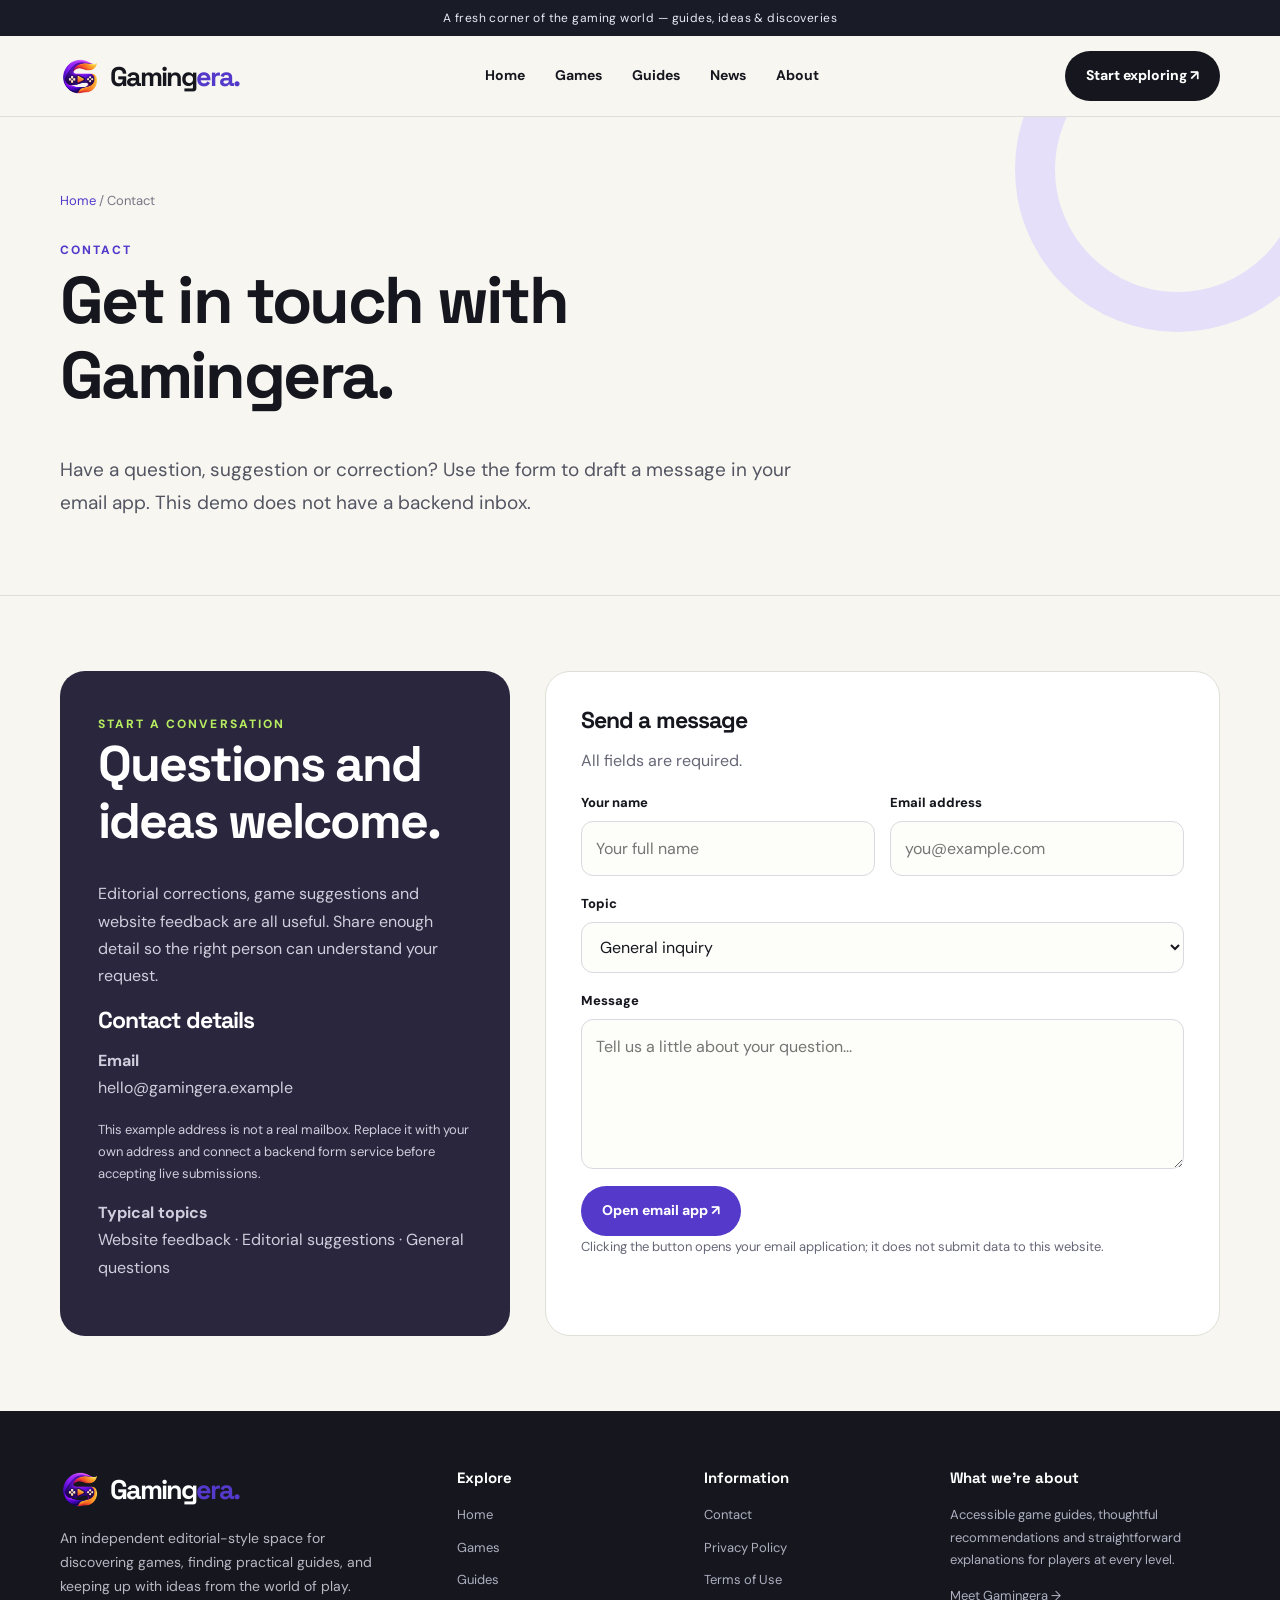
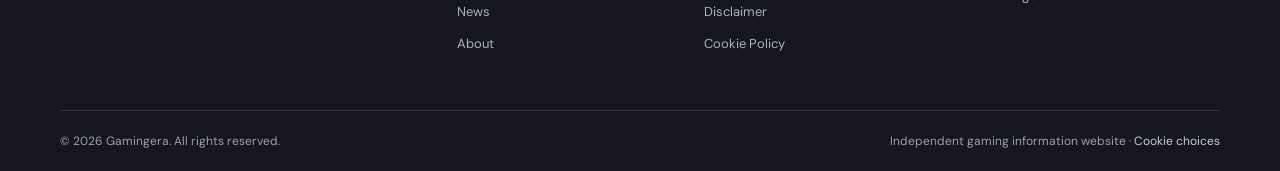
==== contact.html @ 46a644b2 "Add files via upload" ====
<!doctype html>
<html lang="en">

<head>
    <meta charset="utf-8">
    <meta name="viewport" content="width=device-width,initial-scale=1">
    <meta name="theme-color" content="#f7f6f1">
    <meta name="description" content="Contact Gamingera for website feedback and editorial questions.">
    <title>Contact | Gamingera</title>
    <link rel="icon" href="assets/images/logo.png" type="image/svg+xml">
    <link rel="stylesheet" href="assets/css/style.css">
</head>

<body>
    <div class="topline">A fresh corner of the gaming world — guides, ideas & discoveries</div>
    <header class="site-header">
        <div class="container head-inner"><a class="brand" href="index.html" aria-label="Gamingera home"><img
                    src="assets/images/logo.png" alt="" width="40" height="40"><span>Gaming<span>era.</span></span></a>
            <nav id="site-nav" class="main-nav" aria-label="Main navigation"><a href="index.html">Home</a><a
                    href="games.html">Games</a><a href="guides.html">Guides</a><a href="news.html">News</a><a
                    href="about.html">About</a></nav><a class="nav-cta" href="guides.html">Start exploring ↗</a><button
                class="menu-toggle" type="button" aria-controls="site-nav" aria-expanded="false"
                aria-label="Toggle navigation">☰</button>
        </div>
    </header>
    <main id="main">
        <section class="page-hero">
            <div class="container">
                <div class="breadcrumbs"><a href="index.html">Home</a> / Contact</div><span
                    class="eyebrow">Contact</span>
                <h1>Get in touch with Gamingera.</h1>
                <p class="lead">Have a question, suggestion or correction? Use the form to draft a message in your email
                    app. This demo does not have a backend inbox.</p>
            </div>
        </section>
        <section class="section">
            <div class="container contact-grid">
                <aside class="contact-card"><span class="eyebrow" style="color:#b7eb60">Start a conversation</span>
                    <h2>Questions and ideas welcome.</h2>
                    <p>Editorial corrections, game suggestions and website feedback are all useful. Share enough detail
                        so the right person can understand your request.</p>
                    <h3>Contact details</h3>
                    <p><strong>Email</strong><br>hello@gamingera.example</p>
                    <p class="small">This example address is not a real mailbox. Replace it with your own address and
                        connect a backend form service before accepting live submissions.</p>
                    <p><strong>Typical topics</strong><br>Website feedback · Editorial suggestions · General questions
                    </p>
                </aside>
                <form class="contact-form" data-contact-form>
                    <h3>Send a message</h3>
                    <p class="muted">All fields are required.</p>
                    <div class="form-row">
                        <div class="field"><label for="name">Your name</label><input id="name" name="name"
                                maxlength="80" required placeholder="Your full name"></div>
                        <div class="field"><label for="email">Email address</label><input id="email" name="email"
                                type="email" maxlength="150" required placeholder="you@example.com"></div>
                    </div>
                    <div class="field"><label for="subject">Topic</label><select id="subject" name="subject" required>
                            <option value="General inquiry">General inquiry</option>
                            <option value="Editorial suggestion">Editorial suggestion</option>
                            <option value="Website feedback">Website feedback</option>
                            <option value="Privacy question">Privacy question</option>
                        </select></div>
                    <div class="field"><label for="message">Message</label><textarea id="message" name="message"
                            maxlength="3000" required placeholder="Tell us a little about your question..."></textarea>
                    </div><button class="btn btn-primary" type="submit">Open email app ↗</button>
                    <p class="form-message" data-form-message>Clicking the button opens your email application; it does
                        not submit data to this website.</p>
                </form>
            </div>
        </section>
    </main>
    <footer>
        <div class="container">
            <div class="footer-grid">
                <div class="footer-brand"><a class="brand" href="index.html" aria-label="Gamingera home"><img
                            src="assets/images/logo.png" alt="" width="40"
                            height="40"><span>Gaming<span>era.</span></span></a>
                    <p>An independent editorial-style space for discovering games, finding practical guides, and keeping
                        up with ideas from the world of play.</p>
                   
                </div>
                <div class="footer-col">
                    <h4>Explore</h4><a href="index.html">Home</a><a href="games.html">Games</a><a
                        href="guides.html">Guides</a><a href="news.html">News</a><a href="about.html">About</a>
                </div>
                <div class="footer-col">
                    <h4>Information</h4><a href="contact.html">Contact</a><a href="privacy.html">Privacy Policy</a><a
                        href="terms.html">Terms of Use</a><a href="disclaimer.html">Disclaimer</a><a
                        href="cookies.html">Cookie Policy</a>
                </div>
                <div class="footer-col">
                    <h4>What we're about</h4>
                    <p class="small" style="color:#adb0c0">Accessible game guides, thoughtful recommendations and
                        straightforward explanations for players at every level.</p><a href="about.html">Meet Gamingera
                        →</a>
                </div>
            </div>
            <div class="footer-bottom"><span>© 2026 Gamingera. All rights reserved.</span><span>Independent gaming
                    information website · <a href="cookies.html">Cookie choices</a></span></div>
        </div>
    </footer>
    <script src="assets/js/main.js" defer></script>
</body>

</html>
---- assets/css/style.css ----
@import url('https://fonts.googleapis.com/css2?family=DM+Sans:wght@400;500;600;700&family=Space+Grotesk:wght@400;500;600;700&display=swap');
:root{--ink:#16171e;--cream:#f7f6f1;--purple:#5439ca;--orange:#ff754f;--green:#b7eb60;--muted:#666776;--line:#dedfd8;--white:#fff;--dark:#191b26;--radius:22px}*{box-sizing:border-box}html{scroll-behavior:smooth}body{margin:0;color:var(--ink);font:16px/1.7 'DM Sans',Arial,sans-serif;background:var(--cream)}a{text-decoration:none;color:inherit}a:hover{color:var(--purple)}img{max-width:100%;display:block}button,input,textarea,select{font:inherit}button{cursor:pointer}button:focus-visible,a:focus-visible,input:focus-visible,textarea:focus-visible{outline:3px solid var(--orange);outline-offset:3px}.container{width:min(1160px,calc(100% - 42px));margin:auto}.eyebrow{text-transform:uppercase;font-size:12px;font-weight:800;letter-spacing:.17em;color:var(--purple)}h1,h2,h3,h4{font-family:'Space Grotesk',Arial,sans-serif;letter-spacing:-.04em;line-height:1.14;margin:0 0 .6em}h1{font-size:clamp(45px,6vw,78px)}h2{font-size:clamp(30px,4vw,50px)}h3{font-size:23px}p{margin:0 0 1.1em}.muted{color:var(--muted)}.small{font-size:13px}.topline{background:#191b26;color:#e8ebf5;text-align:center;font-size:12px;padding:8px 12px;letter-spacing:.035em}.site-header{position:sticky;top:0;z-index:50;background:rgba(247,246,241,.94);border-bottom:1px solid var(--line);backdrop-filter:blur(16px)}.head-inner{display:flex;align-items:center;justify-content:space-between;min-height:80px;gap:18px}.brand{display:flex;align-items:center;gap:10px;font:bold 27px 'Space Grotesk',sans-serif;letter-spacing:-.075em}.brand svg{width:40px;height:40px}.brand span span{color:var(--purple)}.main-nav{display:flex;align-items:center;gap:30px}.main-nav a{font-size:14px;font-weight:700}.main-nav a[aria-current=page]{color:var(--purple)}.nav-cta,.btn{display:inline-flex;gap:9px;align-items:center;justify-content:center;border:0;border-radius:100px;padding:13px 21px;font-size:14px;font-weight:800;transition:transform .2s,background .2s}.nav-cta{background:var(--ink);color:#fff!important}.btn:hover,.nav-cta:hover{transform:translateY(-2px)}.btn-primary{background:var(--purple);color:#fff!important}.btn-outline{border:1px solid currentColor;color:inherit}.btn-orange{background:var(--orange);color:#16171e!important}.menu-toggle{display:none;background:transparent;border:1px solid var(--line);width:43px;height:43px;border-radius:12px;font-size:23px}.hero{padding:70px 0 90px;overflow:hidden}.hero-grid{display:grid;grid-template-columns:1.05fr .95fr;gap:55px;align-items:center}.hero h1 em{font-style:normal;color:var(--purple)}.lead{font-size:19px;color:#535562;max-width:620px;line-height:1.75}.btn-row{display:flex;gap:12px;flex-wrap:wrap;margin-top:28px}.mini-stats{display:flex;flex-wrap:wrap;gap:27px;margin-top:44px}.mini-stats strong{font-family:'Space Grotesk';display:block;font-size:23px}.mini-stats span{font-size:12px;color:var(--muted)}.hero-visual{position:relative;min-height:465px;background:#252336;border-radius:40px;padding:24px;overflow:hidden;box-shadow:20px 24px 0 #e8e5d9}.hero-visual:before{content:'';position:absolute;inset:-110px -100px auto auto;width:400px;height:400px;background:#795ff6;border-radius:50%;filter:blur(8px)}.hero-visual:after{content:'';position:absolute;left:-120px;bottom:-180px;width:390px;height:390px;border-radius:50%;background:#ff754f}.hero-visual .console{position:relative;z-index:2;display:block;width:95%;margin:45px auto 10px;transform:rotate(-12deg);filter:drop-shadow(0 35px 25px #08071088)}.visual-label{position:absolute;z-index:3;background:#fff;border-radius:18px;padding:15px 20px;box-shadow:0 10px 40px #0003;font-weight:800}.visual-label.one{left:19px;top:25px}.visual-label.two{right:17px;bottom:30px}.visual-label small{display:block;font-weight:500;color:var(--muted)}.section{padding:75px 0}.section-soft{background:#eeede6}.section-dark{background:var(--dark);color:#fff}.section-title{display:flex;justify-content:space-between;align-items:end;gap:24px;margin-bottom:31px}.section-title p{max-width:460px;color:var(--muted);margin:0}.section-dark .section-title p{color:#bec0cb}.grid3{display:grid;grid-template-columns:repeat(3,minmax(0,1fr));gap:20px}.grid2{display:grid;grid-template-columns:repeat(2,minmax(0,1fr));gap:22px}.feature-card,.article-card,.game-card,.plain-card{background:#fff;border:1px solid #e5e4dc;border-radius:var(--radius);overflow:hidden;transition:transform .2s,box-shadow .2s}.feature-card:hover,.article-card:hover,.game-card:hover{transform:translateY(-4px);box-shadow:0 16px 35px #1f1c3a12}.feature-body,.article-body,.game-body{padding:24px}.feature-icon{height:61px;width:61px;display:grid;place-items:center;border-radius:20px;background:#e9e4ff;font-size:30px;margin-bottom:23px}.feature-card{padding:26px}.feature-card h3{font-size:22px}.feature-card p,.game-card p,.article-card p{color:#686976}.feature-card p:last-child,.article-card p:last-child{margin:0}.card-art{height:200px;overflow:hidden;position:relative;background:#30295d}.card-art img{width:100%;height:100%;object-fit:cover}.card-art.art-small{height:185px}.tag{display:inline-block;background:#ebe7ff;color:#5940ad;font-size:11px;font-weight:800;border-radius:30px;padding:5px 10px;letter-spacing:.05em;text-transform:uppercase}.tag.orange{background:#ffebdf;color:#a83f1c}.tag.green{background:#ebf8cf;color:#426924}.card-meta{display:flex;align-items:center;gap:11px;color:#858593;font-size:12px;margin-bottom:13px}.card-meta .dot{width:4px;height:4px;border-radius:100%;background:#b1afbb}.article-body h3{margin-top:14px}.text-link{display:inline-flex;gap:8px;color:var(--purple);font-weight:800;font-size:14px;align-items:center}.editorial{display:grid;grid-template-columns:1fr 1fr;gap:44px;align-items:center}.editorial-art{border-radius:30px;overflow:hidden;background:#e7e0fa;min-height:360px}.editorial-art img{width:100%;height:100%;object-fit:cover}.checkline{display:flex;gap:12px;align-items:start;margin:17px 0;color:#414453}.checkline b{background:#d8f1b0;border-radius:50%;width:27px;height:27px;display:grid;place-items:center;flex-shrink:0}.newsletter{padding:55px 0}.newsletter-panel{background:var(--purple);color:#fff;border-radius:34px;padding:45px 52px;display:grid;grid-template-columns:1fr auto;gap:25px;align-items:center}.newsletter-panel h2{margin-bottom:10px}.newsletter-panel p{color:#e0daff;margin:0;max-width:520px}.newsletter-panel .btn{background:var(--green);color:#1d1d25}.page-hero{padding:73px 0 55px;border-bottom:1px solid var(--line);position:relative;overflow:hidden}.page-hero:after{content:'';height:245px;width:245px;border:40px solid #e5dff9;border-radius:50%;position:absolute;right:-60px;top:-110px;z-index:-1}.page-hero h1{font-size:clamp(42px,5.7vw,66px);max-width:820px}.page-hero .lead{max-width:770px}.breadcrumbs{font-size:13px;color:#777685;margin-bottom:23px}.breadcrumbs a{color:var(--purple)}.filter-row{display:flex;gap:9px;flex-wrap:wrap;margin-bottom:28px}.filter-btn{padding:9px 16px;background:#fff;border:1px solid var(--line);border-radius:30px;color:#4a4b57;font-size:13px;font-weight:700}.filter-btn.active{background:var(--ink);color:#fff;border-color:var(--ink)}.game-card .game-body h3{margin-top:14px}.game-card .details{padding-top:16px;border-top:1px solid #ececf0;margin-top:17px;display:flex;justify-content:space-between;color:#777685;font-size:12px}.note-box{background:#e9e6f7;border-left:4px solid var(--purple);padding:24px 27px;border-radius:0 18px 18px 0;margin:35px 0}.guide-list{display:grid;grid-template-columns:repeat(2,minmax(0,1fr));gap:19px}.guide-card{padding:29px;background:#fff;border:1px solid var(--line);border-radius:22px}.guide-number{font:700 36px 'Space Grotesk';color:#a797f0;margin-bottom:15px}.guide-card p{color:var(--muted)}.split-feature{display:grid;grid-template-columns:1.2fr .8fr;gap:25px}.highlight-box{border-radius:25px;background:#222335;color:#fff;padding:40px}.highlight-box h2{font-size:36px}.highlight-box p{color:#c3c4cf}.highlight-box.lime{background:#d7f5a2;color:#20251b}.highlight-box.lime p{color:#49523c}.news-row{padding:23px 0;border-bottom:1px solid var(--line);display:grid;grid-template-columns:130px 1fr auto;gap:22px;align-items:center}.news-row img{width:130px;height:95px;border-radius:15px;object-fit:cover}.news-row h3{font-size:22px;margin:7px 0}.news-row p{margin:0;font-size:13px;color:var(--muted)}.about-band{background:#29263e;color:#fff;border-radius:30px;padding:45px;margin-top:25px}.about-band p{color:#d2d0df}.team-grid{display:grid;grid-template-columns:repeat(3,1fr);gap:20px}.team-box{background:#fff;border-radius:23px;padding:28px;border:1px solid var(--line)}.team-box .emoji{font-size:36px;margin-bottom:18px}.faq-item{background:#fff;border:1px solid var(--line);border-radius:15px;margin:10px 0;overflow:hidden}.faq-item summary{cursor:pointer;font-weight:800;padding:19px 22px;list-style:none;display:flex;justify-content:space-between}.faq-item summary:after{content:'+';font-size:23px}.faq-item[open] summary:after{content:'−'}.faq-item p{padding:0 22px 20px;margin:0;color:var(--muted)}.doc-wrap{display:grid;grid-template-columns:240px 1fr;gap:55px;align-items:start}.doc-nav{position:sticky;top:110px;padding:20px;background:#ebeae3;border-radius:18px}.doc-nav a{display:block;font-size:14px;padding:8px 0}.doc-body{background:#fff;border:1px solid var(--line);border-radius:24px;padding:42px 48px}.doc-body h2{font-size:28px;margin:34px 0 15px}.doc-body h2:first-child{margin-top:0}.doc-body p,.doc-body li{color:#545663}.doc-body ul{padding-left:21px}.contact-grid{display:grid;grid-template-columns:.8fr 1.2fr;gap:35px}.contact-card{background:#29263e;color:#fff;padding:38px;border-radius:25px}.contact-card p{color:#d0cedc}.contact-form{background:#fff;border:1px solid var(--line);border-radius:25px;padding:35px}.form-row{display:grid;grid-template-columns:1fr 1fr;gap:15px}.field{display:flex;flex-direction:column;gap:7px;margin-bottom:17px}.field label{font-size:13px;font-weight:800}.field input,.field textarea,.field select{width:100%;border:1px solid #d9d9e1;border-radius:12px;padding:13px 14px;background:#fdfdfa;color:var(--ink)}.field textarea{min-height:150px;resize:vertical}.form-message{font-size:13px;color:var(--muted)}footer{background:#16171e;color:#fff;padding:58px 0 20px}.footer-grid{display:grid;grid-template-columns:1.7fr 1fr 1fr 1.25fr;gap:30px}.footer-brand .brand{margin-bottom:18px}.footer-brand p{color:#b6b8c4;max-width:320px;font-size:14px}.footer-col h4{font-size:15px;letter-spacing:0;margin-bottom:18px}.footer-col a{display:block;font-size:13px;color:#adb0c0;margin:0 0 10px}.footer-col a:hover{color:var(--green)}.footer-bottom{border-top:1px solid #343644;margin-top:45px;padding-top:20px;display:flex;justify-content:space-between;gap:20px;color:#9d9fac;font-size:12px}.footer-bottom a{color:#c9cbdb}.pill-notice{display:inline-flex;gap:9px;align-items:center;font-size:12px;border:1px solid #d9d6ec;padding:8px 13px;border-radius:30px;margin-bottom:22px}.sr-only{position:absolute;width:1px;height:1px;padding:0;margin:-1px;overflow:hidden;clip:rect(0,0,0,0);white-space:nowrap;border:0}[hidden]{display:none!important}@media(max-width:900px){.hero-grid,.editorial,.split-feature,.contact-grid{grid-template-columns:1fr}.hero-visual{min-height:365px;max-width:640px}.hero-visual .console{width:68%;margin:25px auto}.grid3{grid-template-columns:repeat(2,1fr)}.footer-grid{grid-template-columns:1.5fr 1fr 1fr}.doc-wrap{grid-template-columns:1fr}.doc-nav{position:static}.doc-nav a{display:inline-block;padding-right:20px}.newsletter-panel{grid-template-columns:1fr}}@media(max-width:700px){.head-inner{min-height:68px}.brand{font-size:23px}.brand svg{width:34px;height:34px}.menu-toggle{display:block}.nav-cta{display:none}.main-nav{display:none;position:absolute;top:68px;left:0;right:0;background:var(--cream);padding:18px 22px 26px;box-shadow:0 15px 30px #0002;flex-direction:column;align-items:stretch;gap:13px}.main-nav.open{display:flex}.hero{padding:48px 0 65px}.hero-grid{gap:33px}.hero-visual{min-height:320px;border-radius:23px;box-shadow:10px 13px 0 #e8e5d9}.hero-visual .console{width:90%;margin:40px auto}.visual-label{font-size:12px;padding:10px}.section{padding:55px 0}.grid3,.grid2,.guide-list,.team-grid{grid-template-columns:1fr}.section-title{display:block}.section-title p{margin-top:10px}.footer-grid{grid-template-columns:1fr 1fr;gap:30px}.footer-brand{grid-column:span 2}.footer-bottom{flex-direction:column}.newsletter-panel{padding:30px}.page-hero{padding:52px 0 38px}.news-row{grid-template-columns:90px 1fr;gap:13px}.news-row img{width:90px;height:85px}.news-row>a:last-child{display:none}.doc-body{padding:25px}.form-row{grid-template-columns:1fr}.contact-form,.contact-card{padding:25px}.about-band{padding:27px}.mini-stats{gap:18px}}
@media(prefers-reduced-motion:reduce){html{scroll-behavior:auto}*,*:before,*:after{transition:none!important}}
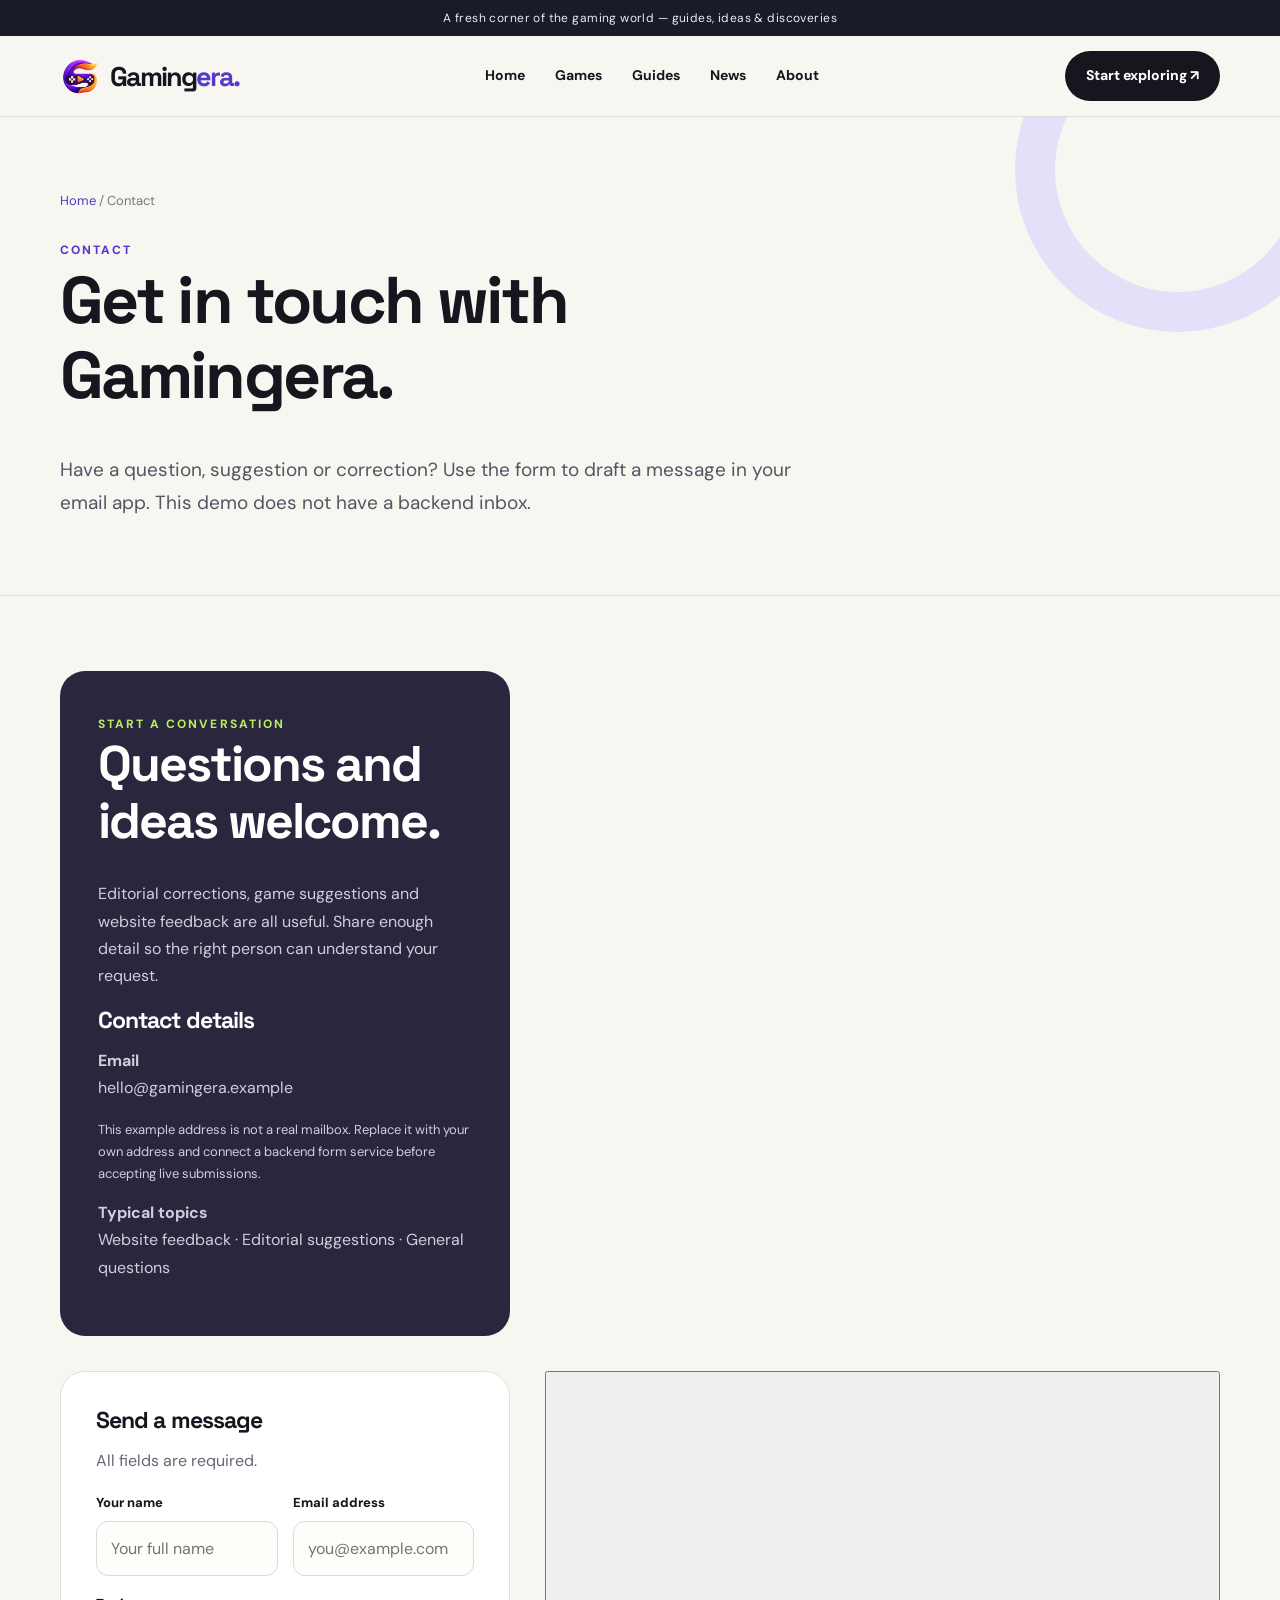
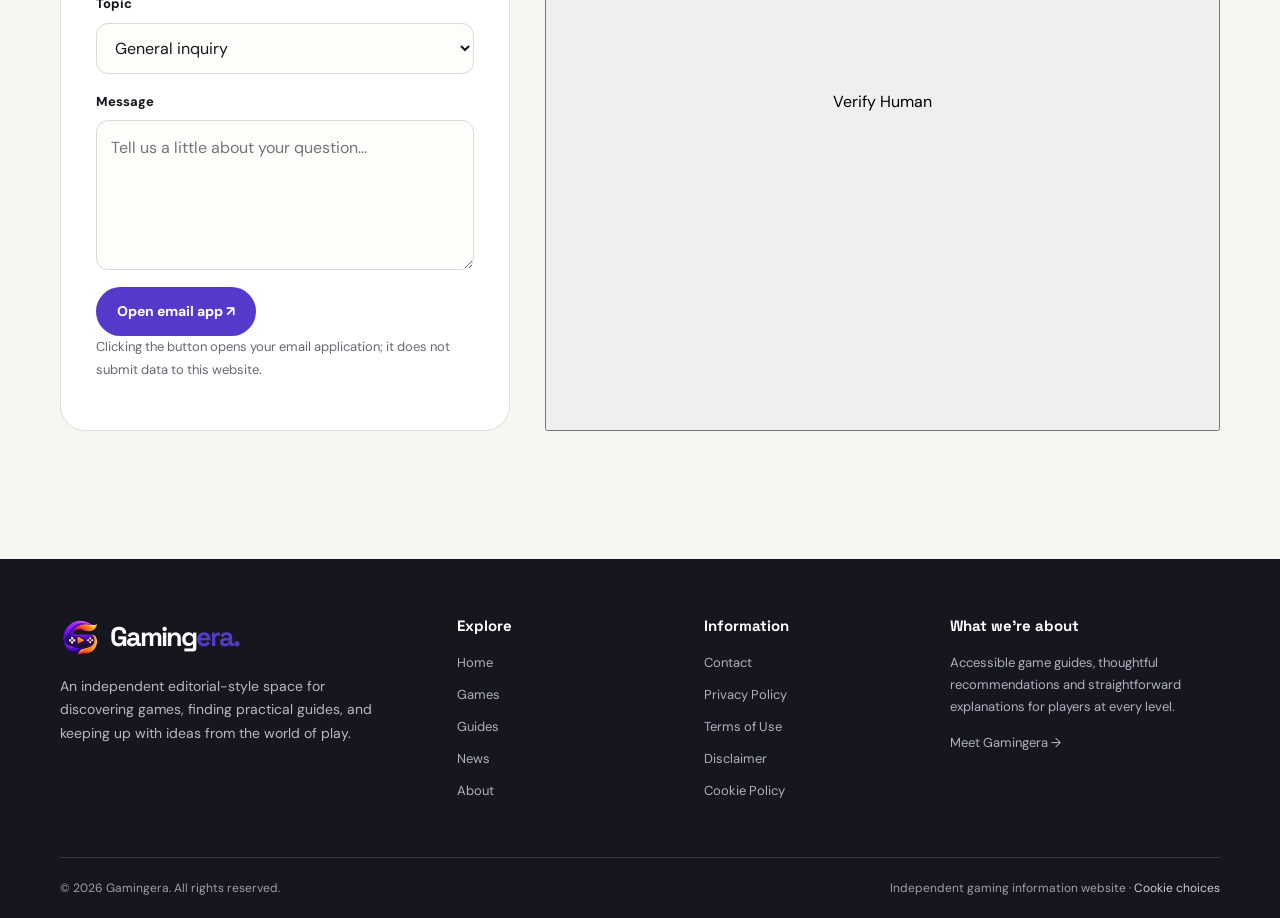
==== commit e401f42d: "Update contact.html" ====
--- a/contact.html
+++ b/contact.html
@@ -9,6 +9,10 @@
     <title>Contact | Gamingera</title>
     <link rel="icon" href="assets/images/logo.png" type="image/svg+xml">
     <link rel="stylesheet" href="assets/css/style.css">
+    <script
+  src="https://challenges.cloudflare.com/turnstile/v0/api.js"
+  async defer>
+</script>
 </head>
 
 <body>
@@ -46,6 +50,10 @@
                     <p><strong>Typical topics</strong><br>Website feedback · Editorial suggestions · General questions
                     </p>
                 </aside>
+                <div
+  class="cf-turnstile"
+  data-sitekey="0x4AAAAAAFSK0W-uIRVaW1uU">
+</div>
                 <form class="contact-form" data-contact-form>
                     <h3>Send a message</h3>
                     <p class="muted">All fields are required.</p>
@@ -67,6 +75,53 @@
                     <p class="form-message" data-form-message>Clicking the button opens your email application; it does
                         not submit data to this website.</p>
                 </form>
+
+                <button type="button" id="verify-human">
+  Verify Human
+</button>
+
+<p id="verify-result"></p>
+
+<script>
+document.getElementById("verify-human")
+  .addEventListener("click", async () => {
+    const result = document.getElementById("verify-result");
+    const token = document.querySelector(
+      '[name="cf-turnstile-response"]'
+    )?.value;
+
+    if (!token) {
+      result.textContent = "Complete verification first.";
+      return;
+    }
+
+    result.textContent = "Checking...";
+
+    try {
+      const response = await fetch(
+        "/.netlify/functions/verify",
+        {
+          method: "POST",
+          headers: {
+            "Content-Type": "application/json"
+          },
+          body: JSON.stringify({ token })
+        }
+      );
+
+      const data = await response.json();
+
+      result.textContent = data.success
+        ? "Verification successful!"
+        : "Verification failed. Please try again.";
+
+    } catch {
+      result.textContent = "Server error.";
+    }
+
+    window.turnstile?.reset();
+  });
+</script>
             </div>
         </section>
     </main>
@@ -99,8 +154,9 @@
             <div class="footer-bottom"><span>© 2026 Gamingera. All rights reserved.</span><span>Independent gaming
                     information website · <a href="cookies.html">Cookie choices</a></span></div>
         </div>
+        
     </footer>
     <script src="assets/js/main.js" defer></script>
 </body>
 
-</html>+</html>
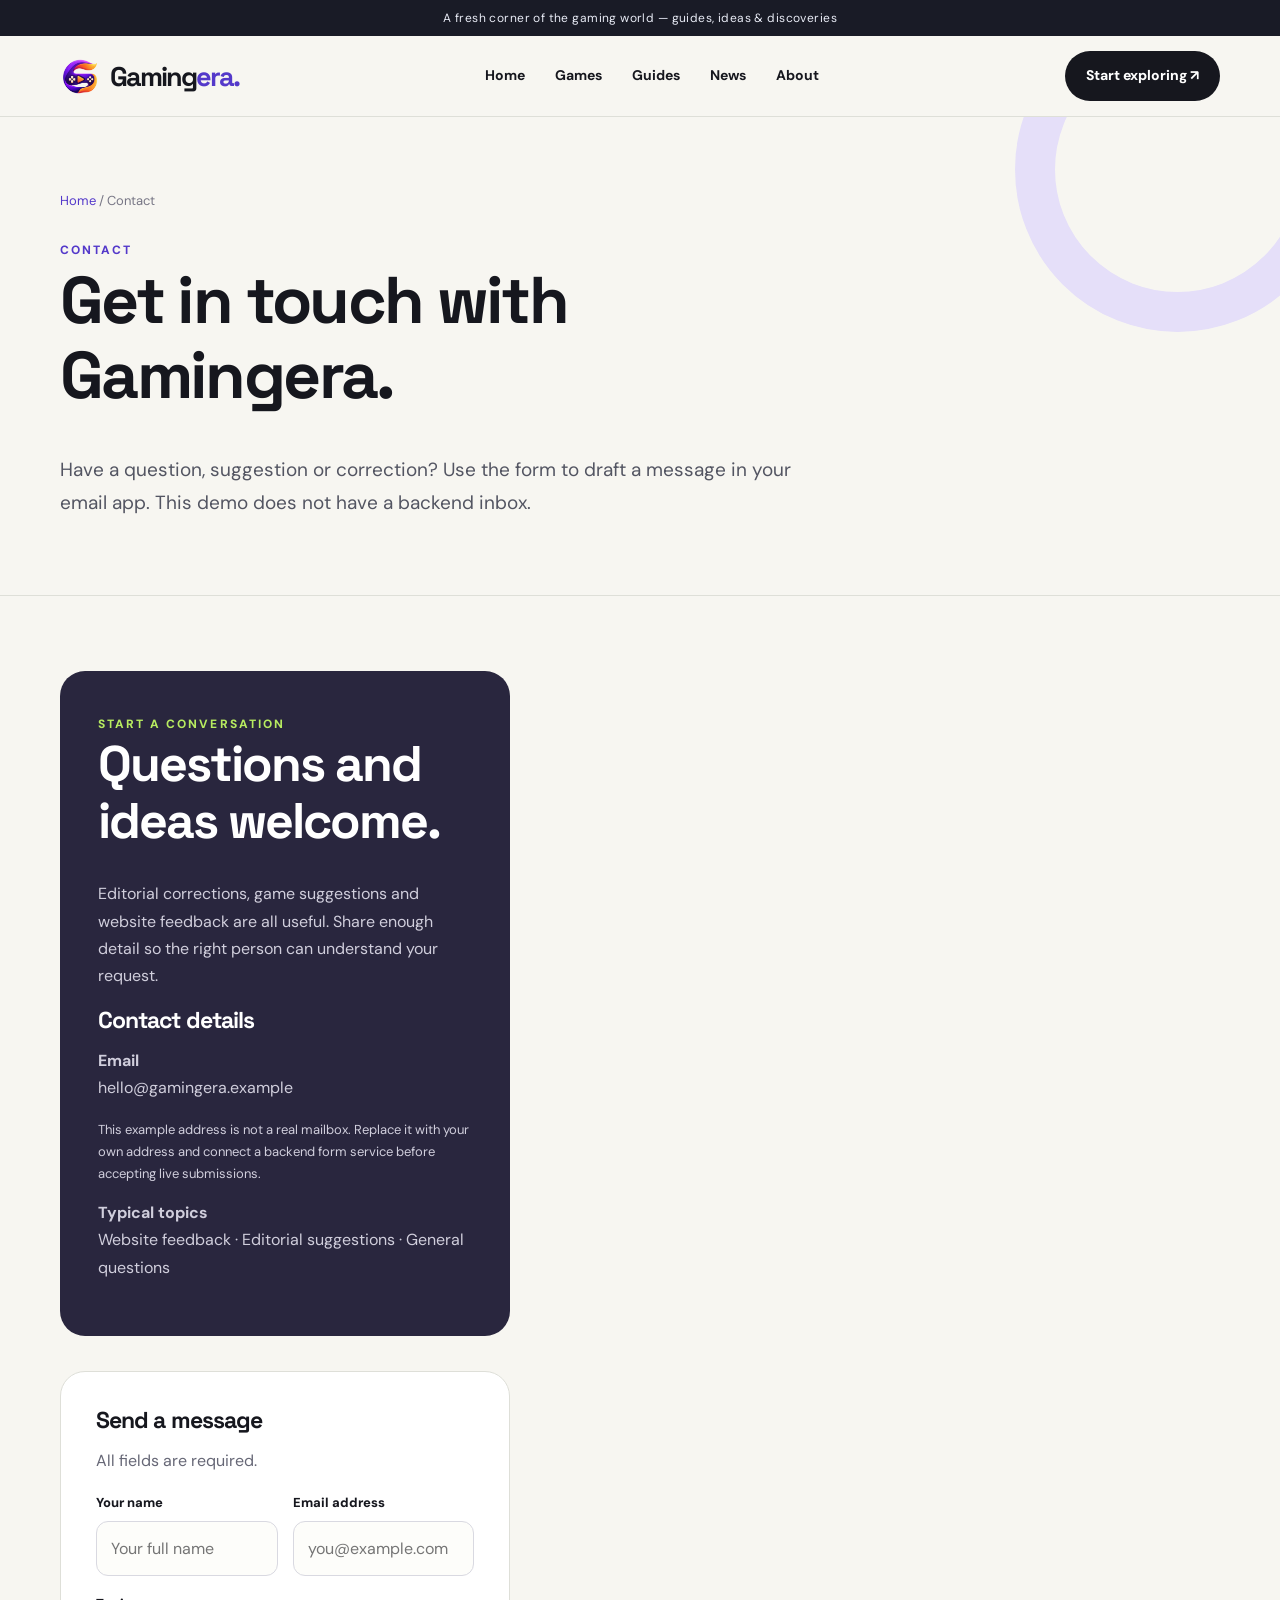
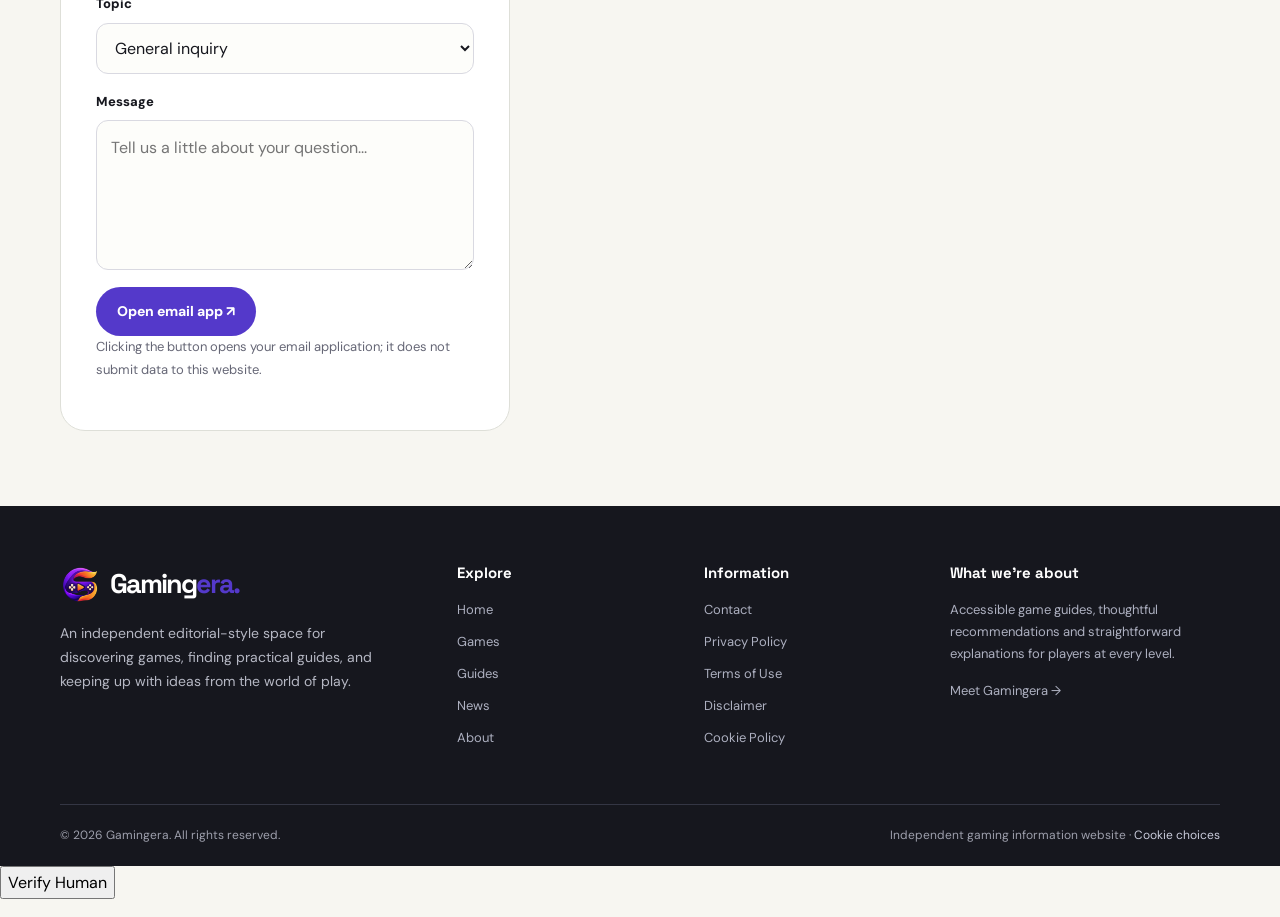
==== commit 976a531b: "Update contact.html" ====
--- a/contact.html
+++ b/contact.html
@@ -76,7 +76,42 @@
                         not submit data to this website.</p>
                 </form>
 
-                <button type="button" id="verify-human">
+         
+            </div>
+        </section>
+    </main>
+    <footer>
+        <div class="container">
+            <div class="footer-grid">
+                <div class="footer-brand"><a class="brand" href="index.html" aria-label="Gamingera home"><img
+                            src="assets/images/logo.png" alt="" width="40"
+                            height="40"><span>Gaming<span>era.</span></span></a>
+                    <p>An independent editorial-style space for discovering games, finding practical guides, and keeping
+                        up with ideas from the world of play.</p>
+                   
+                </div>
+                <div class="footer-col">
+                    <h4>Explore</h4><a href="index.html">Home</a><a href="games.html">Games</a><a
+                        href="guides.html">Guides</a><a href="news.html">News</a><a href="about.html">About</a>
+                </div>
+                <div class="footer-col">
+                    <h4>Information</h4><a href="contact.html">Contact</a><a href="privacy.html">Privacy Policy</a><a
+                        href="terms.html">Terms of Use</a><a href="disclaimer.html">Disclaimer</a><a
+                        href="cookies.html">Cookie Policy</a>
+                </div>
+                <div class="footer-col">
+                    <h4>What we're about</h4>
+                    <p class="small" style="color:#adb0c0">Accessible game guides, thoughtful recommendations and
+                        straightforward explanations for players at every level.</p><a href="about.html">Meet Gamingera
+                        →</a>
+                </div>
+            </div>
+            <div class="footer-bottom"><span>© 2026 Gamingera. All rights reserved.</span><span>Independent gaming
+                    information website · <a href="cookies.html">Cookie choices</a></span></div>
+        </div>
+        
+    </footer>
+           <button type="button" id="verify-human">
   Verify Human
 </button>
 
@@ -122,40 +157,6 @@
     window.turnstile?.reset();
   });
 </script>
-            </div>
-        </section>
-    </main>
-    <footer>
-        <div class="container">
-            <div class="footer-grid">
-                <div class="footer-brand"><a class="brand" href="index.html" aria-label="Gamingera home"><img
-                            src="assets/images/logo.png" alt="" width="40"
-                            height="40"><span>Gaming<span>era.</span></span></a>
-                    <p>An independent editorial-style space for discovering games, finding practical guides, and keeping
-                        up with ideas from the world of play.</p>
-                   
-                </div>
-                <div class="footer-col">
-                    <h4>Explore</h4><a href="index.html">Home</a><a href="games.html">Games</a><a
-                        href="guides.html">Guides</a><a href="news.html">News</a><a href="about.html">About</a>
-                </div>
-                <div class="footer-col">
-                    <h4>Information</h4><a href="contact.html">Contact</a><a href="privacy.html">Privacy Policy</a><a
-                        href="terms.html">Terms of Use</a><a href="disclaimer.html">Disclaimer</a><a
-                        href="cookies.html">Cookie Policy</a>
-                </div>
-                <div class="footer-col">
-                    <h4>What we're about</h4>
-                    <p class="small" style="color:#adb0c0">Accessible game guides, thoughtful recommendations and
-                        straightforward explanations for players at every level.</p><a href="about.html">Meet Gamingera
-                        →</a>
-                </div>
-            </div>
-            <div class="footer-bottom"><span>© 2026 Gamingera. All rights reserved.</span><span>Independent gaming
-                    information website · <a href="cookies.html">Cookie choices</a></span></div>
-        </div>
-        
-    </footer>
     <script src="assets/js/main.js" defer></script>
 </body>
 
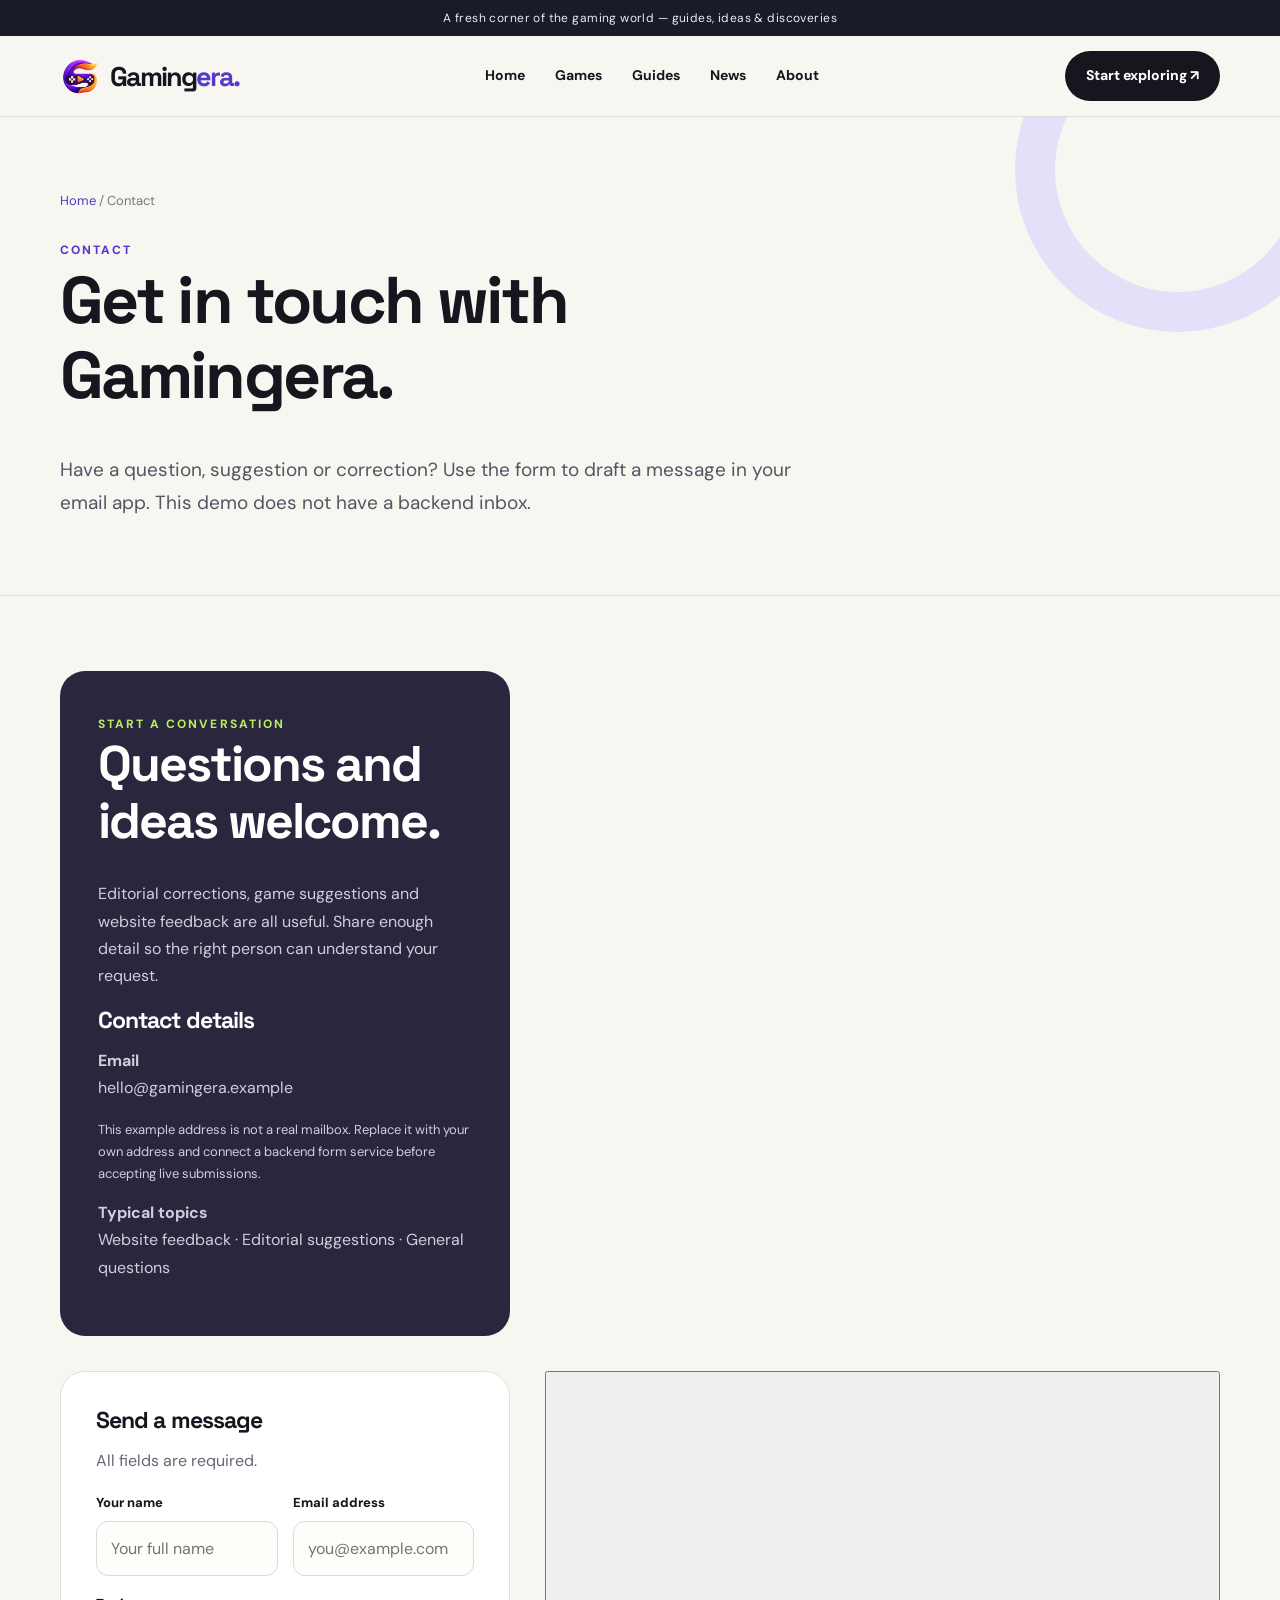
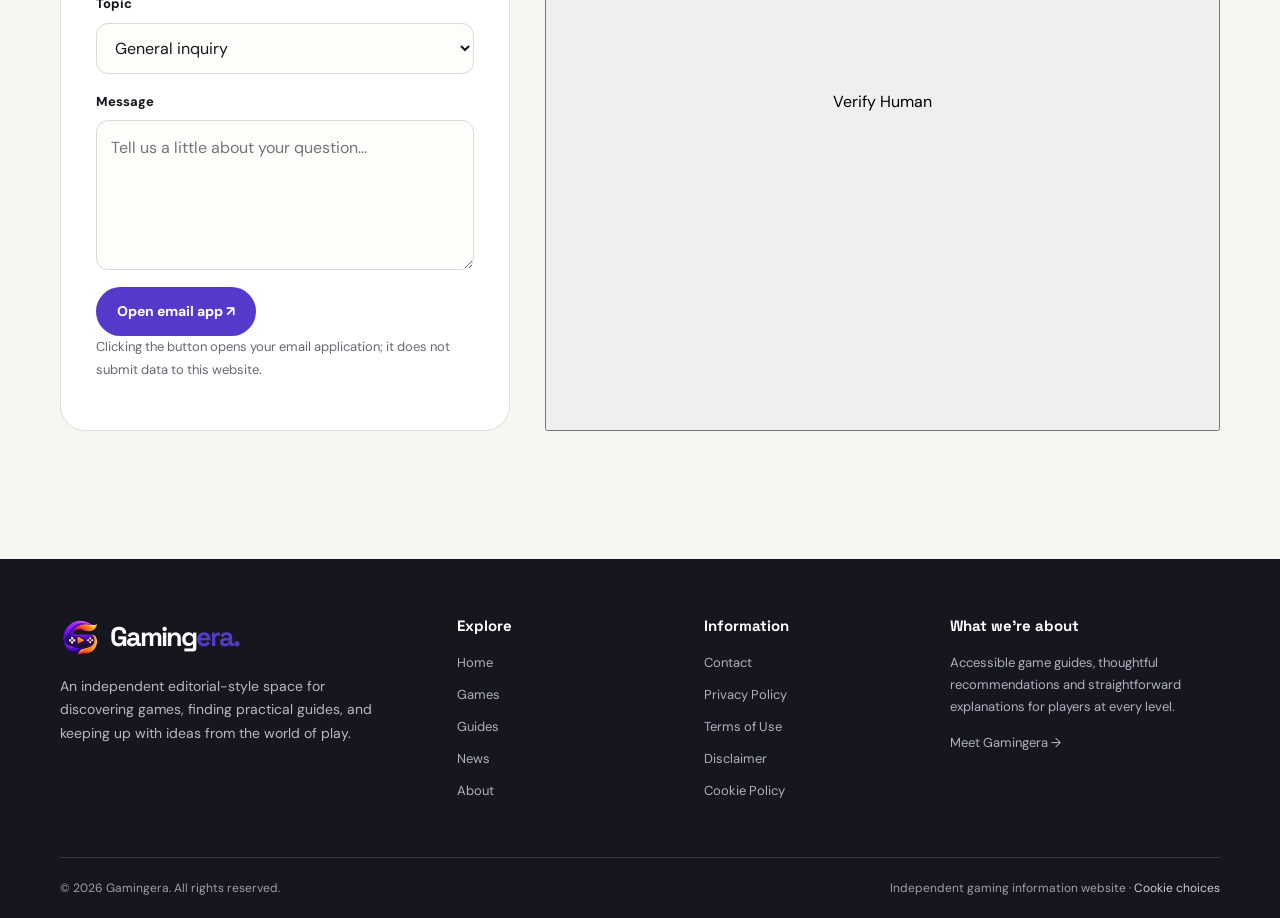
==== commit e481084a: "Update contact.html" ====
--- a/contact.html
+++ b/contact.html
@@ -75,43 +75,7 @@
                     <p class="form-message" data-form-message>Clicking the button opens your email application; it does
                         not submit data to this website.</p>
                 </form>
-
-         
-            </div>
-        </section>
-    </main>
-    <footer>
-        <div class="container">
-            <div class="footer-grid">
-                <div class="footer-brand"><a class="brand" href="index.html" aria-label="Gamingera home"><img
-                            src="assets/images/logo.png" alt="" width="40"
-                            height="40"><span>Gaming<span>era.</span></span></a>
-                    <p>An independent editorial-style space for discovering games, finding practical guides, and keeping
-                        up with ideas from the world of play.</p>
-                   
-                </div>
-                <div class="footer-col">
-                    <h4>Explore</h4><a href="index.html">Home</a><a href="games.html">Games</a><a
-                        href="guides.html">Guides</a><a href="news.html">News</a><a href="about.html">About</a>
-                </div>
-                <div class="footer-col">
-                    <h4>Information</h4><a href="contact.html">Contact</a><a href="privacy.html">Privacy Policy</a><a
-                        href="terms.html">Terms of Use</a><a href="disclaimer.html">Disclaimer</a><a
-                        href="cookies.html">Cookie Policy</a>
-                </div>
-                <div class="footer-col">
-                    <h4>What we're about</h4>
-                    <p class="small" style="color:#adb0c0">Accessible game guides, thoughtful recommendations and
-                        straightforward explanations for players at every level.</p><a href="about.html">Meet Gamingera
-                        →</a>
-                </div>
-            </div>
-            <div class="footer-bottom"><span>© 2026 Gamingera. All rights reserved.</span><span>Independent gaming
-                    information website · <a href="cookies.html">Cookie choices</a></span></div>
-        </div>
-        
-    </footer>
-           <button type="button" id="verify-human">
+                   <button type="button" id="verify-human">
   Verify Human
 </button>
 
@@ -157,6 +121,43 @@
     window.turnstile?.reset();
   });
 </script>
+
+         
+            </div>
+        </section>
+    </main>
+    <footer>
+        <div class="container">
+            <div class="footer-grid">
+                <div class="footer-brand"><a class="brand" href="index.html" aria-label="Gamingera home"><img
+                            src="assets/images/logo.png" alt="" width="40"
+                            height="40"><span>Gaming<span>era.</span></span></a>
+                    <p>An independent editorial-style space for discovering games, finding practical guides, and keeping
+                        up with ideas from the world of play.</p>
+                   
+                </div>
+                <div class="footer-col">
+                    <h4>Explore</h4><a href="index.html">Home</a><a href="games.html">Games</a><a
+                        href="guides.html">Guides</a><a href="news.html">News</a><a href="about.html">About</a>
+                </div>
+                <div class="footer-col">
+                    <h4>Information</h4><a href="contact.html">Contact</a><a href="privacy.html">Privacy Policy</a><a
+                        href="terms.html">Terms of Use</a><a href="disclaimer.html">Disclaimer</a><a
+                        href="cookies.html">Cookie Policy</a>
+                </div>
+                <div class="footer-col">
+                    <h4>What we're about</h4>
+                    <p class="small" style="color:#adb0c0">Accessible game guides, thoughtful recommendations and
+                        straightforward explanations for players at every level.</p><a href="about.html">Meet Gamingera
+                        →</a>
+                </div>
+            </div>
+            <div class="footer-bottom"><span>© 2026 Gamingera. All rights reserved.</span><span>Independent gaming
+                    information website · <a href="cookies.html">Cookie choices</a></span></div>
+        </div>
+        
+    </footer>
+        
     <script src="assets/js/main.js" defer></script>
 </body>
 
